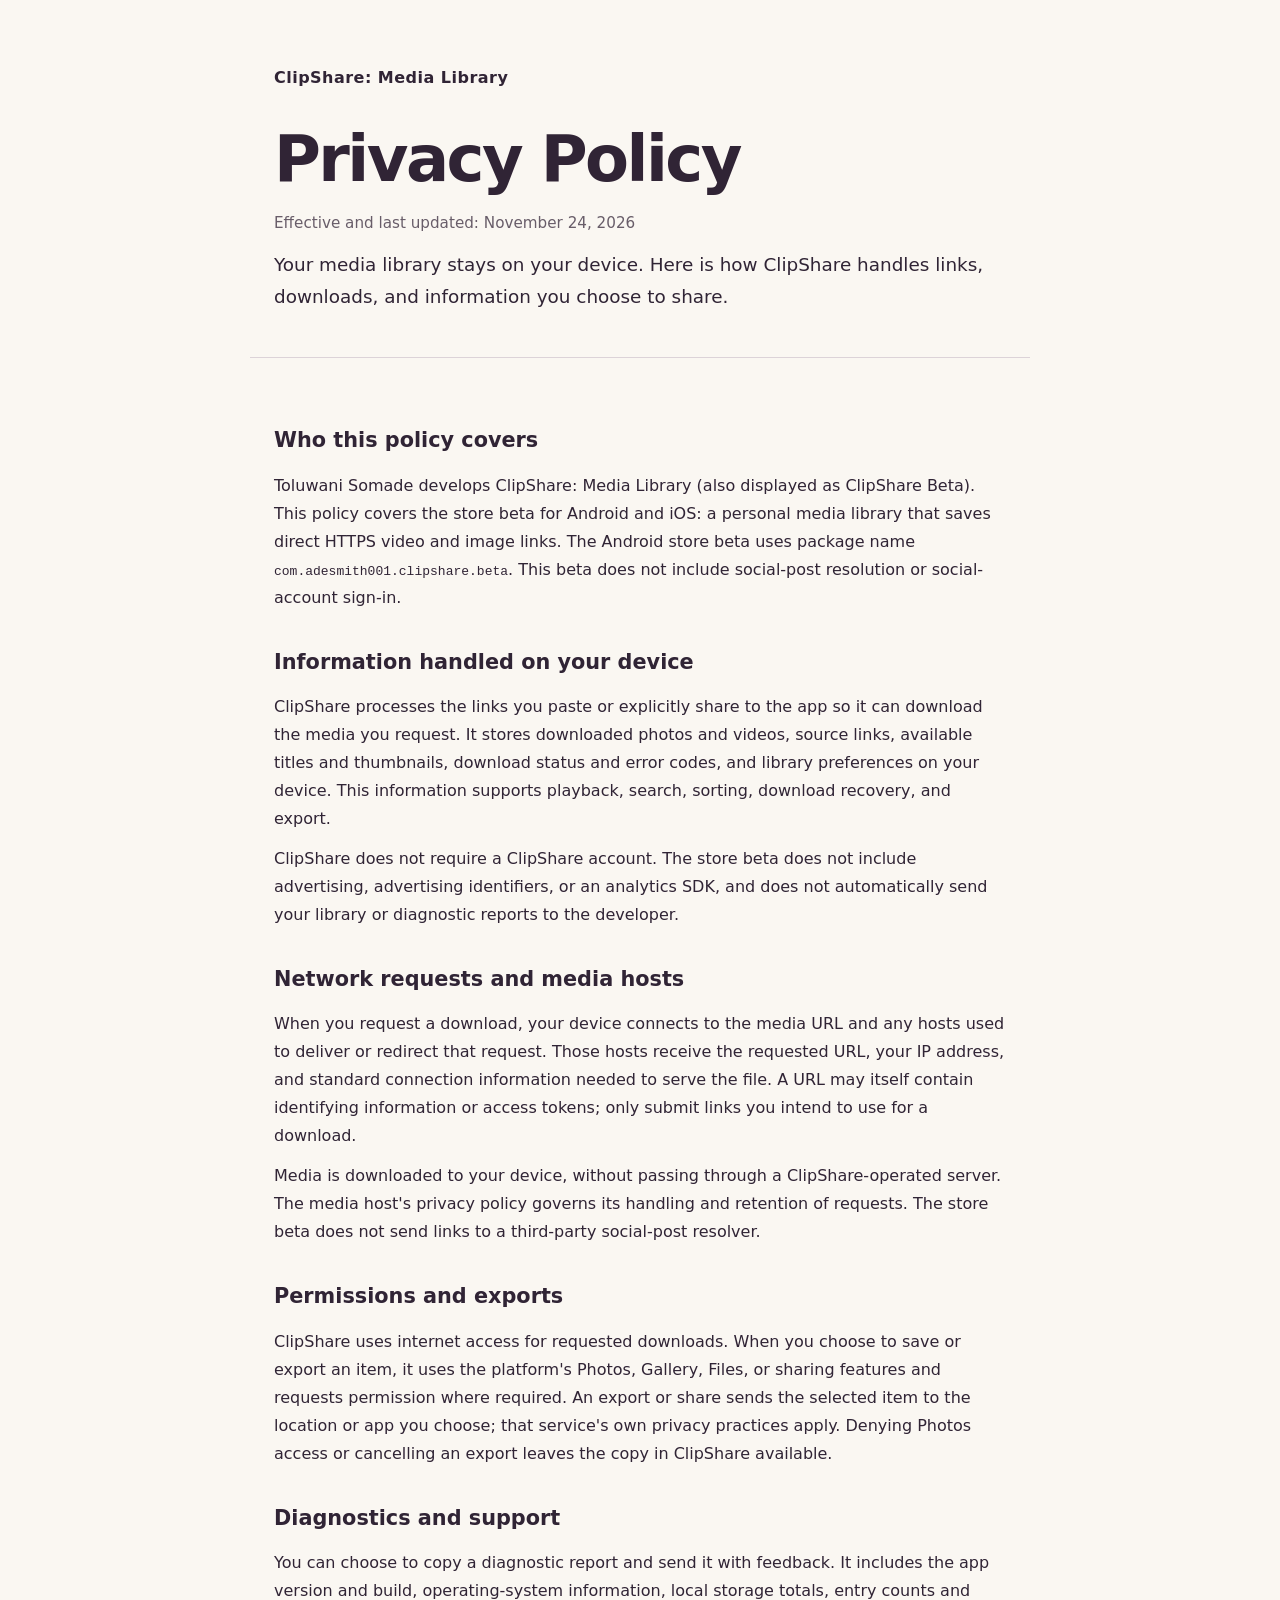
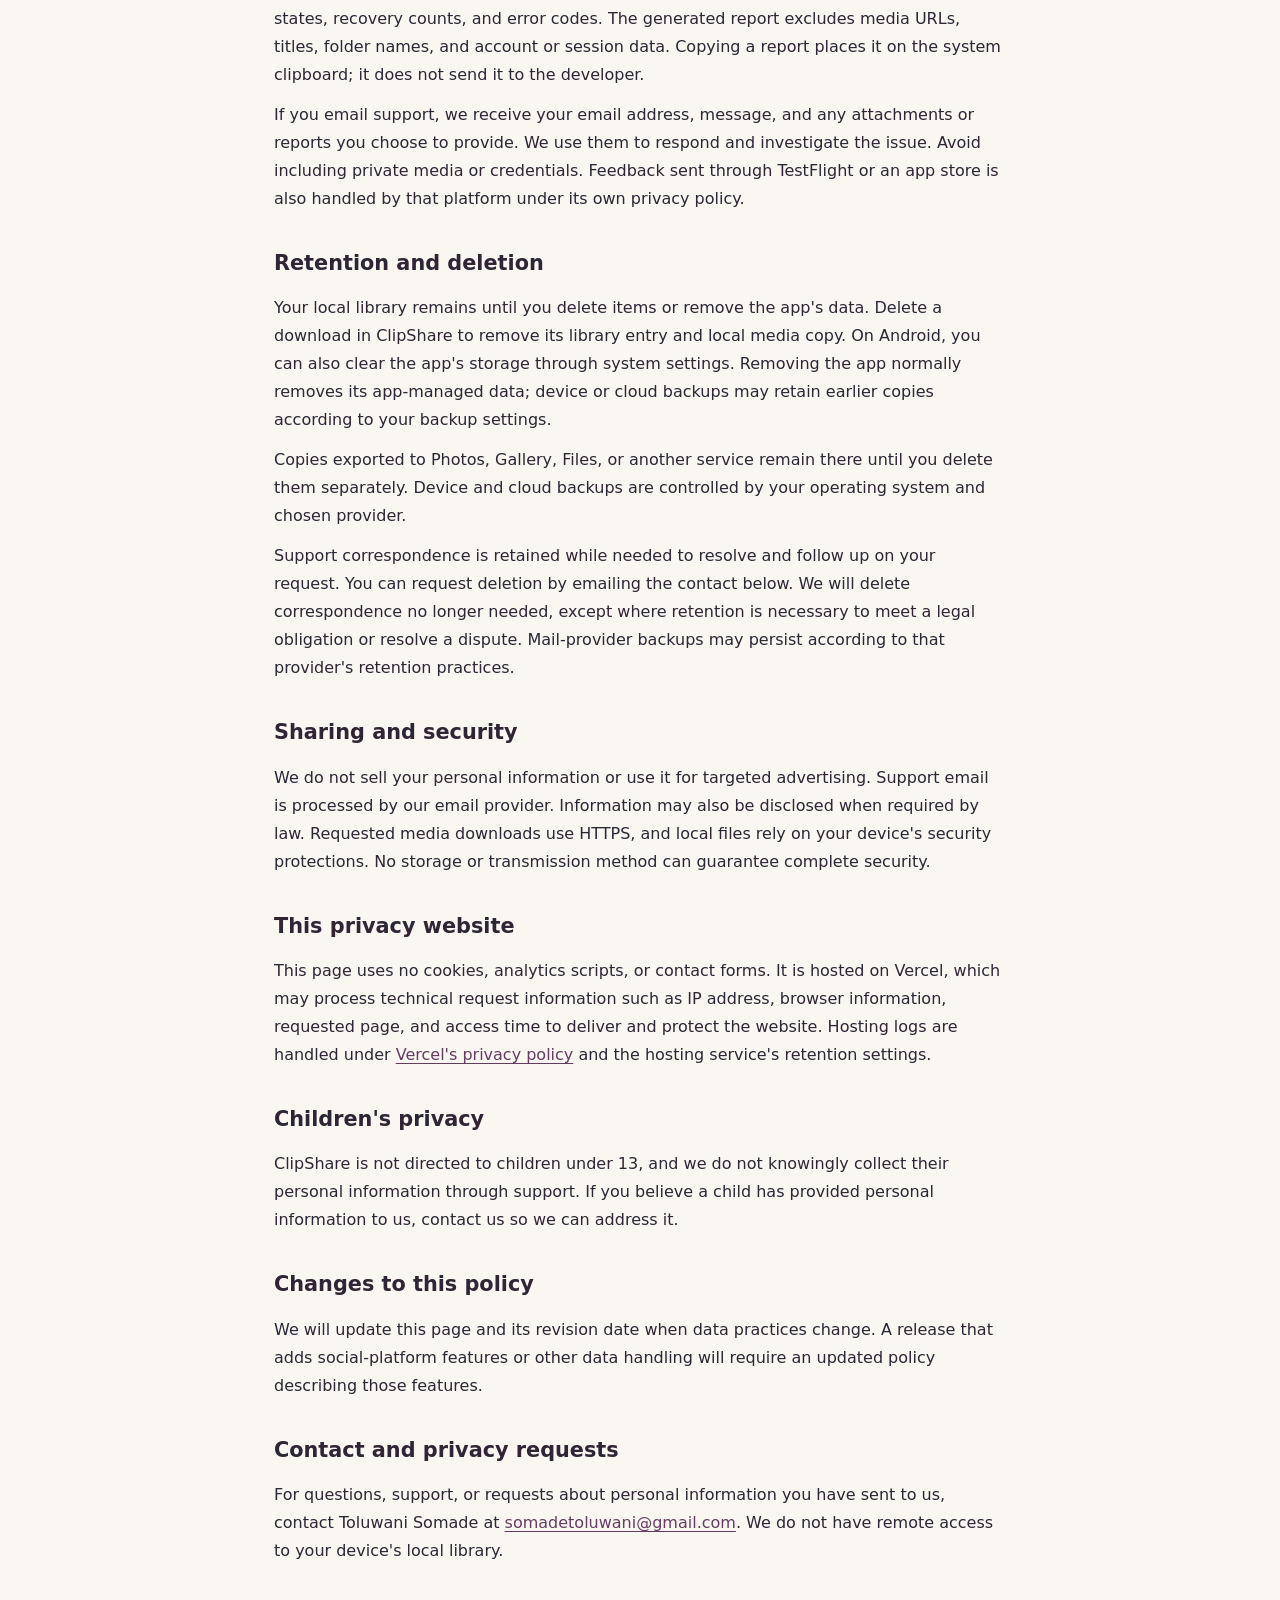
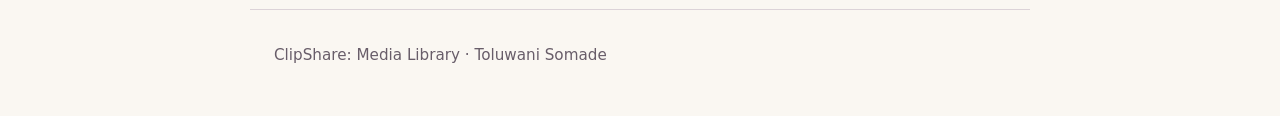
==== privacy-site/index.html @ 2c6e6c71 "Add deployable store beta privacy policy page" ====
<!doctype html>
<html lang="en">
<head>
  <meta charset="utf-8">
  <meta name="viewport" content="width=device-width, initial-scale=1">
  <meta name="description" content="Privacy policy for ClipShare: Media Library for iOS and Android.">
  <meta name="color-scheme" content="light">
  <title>Privacy Policy · ClipShare: Media Library</title>
  <style>
    :root { color: #302435; background: #faf7f2; font-family: system-ui, sans-serif; }
    * { box-sizing: border-box; }
    body { margin: 0; line-height: 1.75; }
    header, main, footer { max-width: 780px; margin: auto; padding: 32px 24px; }
    header { padding-top: 64px; border-bottom: 1px solid #dcd3d8; }
    .brand { font-weight: 750; letter-spacing: .03em; }
    h1 { font-size: clamp(2.5rem, 7vw, 4rem); line-height: 1.1; margin: 32px 0 16px; letter-spacing: -.04em; }
    h2 { line-height: 1.35; font-size: 1.3rem; margin-top: 36px; }
    p, ul { margin: 12px 0; }
    a { color: #663c61; text-underline-offset: 3px; overflow-wrap: anywhere; }
    a:focus-visible { outline: 3px solid #663c61; outline-offset: 4px; }
    .date, footer { color: #685d69; font-size: .95rem; }
    .intro { font-size: 1.15rem; }
    footer { border-top: 1px solid #dcd3d8; padding-bottom: 48px; }
    @media print { :root { background: white; color: black; } header { padding-top: 0; } }
  </style>
</head>
<body>
  <header>
    <div class="brand">ClipShare: Media Library</div>
    <h1>Privacy Policy</h1>
    <p class="date">Effective and last updated: November 24, 2026</p>
    <p class="intro">Your media library stays on your device. Here is how ClipShare handles links, downloads, and information you choose to share.</p>
  </header>
  <main>
    <h2>Who this policy covers</h2>
    <p>Toluwani Somade develops ClipShare: Media Library (also displayed as ClipShare Beta). This policy covers the store beta for Android and iOS: a personal media library that saves direct HTTPS video and image links. The Android store beta uses package name <code>com.adesmith001.clipshare.beta</code>. This beta does not include social-post resolution or social-account sign-in.</p>

    <h2>Information handled on your device</h2>
    <p>ClipShare processes the links you paste or explicitly share to the app so it can download the media you request. It stores downloaded photos and videos, source links, available titles and thumbnails, download status and error codes, and library preferences on your device. This information supports playback, search, sorting, download recovery, and export.</p>
    <p>ClipShare does not require a ClipShare account. The store beta does not include advertising, advertising identifiers, or an analytics SDK, and does not automatically send your library or diagnostic reports to the developer.</p>

    <h2>Network requests and media hosts</h2>
    <p>When you request a download, your device connects to the media URL and any hosts used to deliver or redirect that request. Those hosts receive the requested URL, your IP address, and standard connection information needed to serve the file. A URL may itself contain identifying information or access tokens; only submit links you intend to use for a download.</p>
    <p>Media is downloaded to your device, without passing through a ClipShare-operated server. The media host's privacy policy governs its handling and retention of requests. The store beta does not send links to a third-party social-post resolver.</p>

    <h2>Permissions and exports</h2>
    <p>ClipShare uses internet access for requested downloads. When you choose to save or export an item, it uses the platform's Photos, Gallery, Files, or sharing features and requests permission where required. An export or share sends the selected item to the location or app you choose; that service's own privacy practices apply. Denying Photos access or cancelling an export leaves the copy in ClipShare available.</p>

    <h2>Diagnostics and support</h2>
    <p>You can choose to copy a diagnostic report and send it with feedback. It includes the app version and build, operating-system information, local storage totals, entry counts and states, recovery counts, and error codes. The generated report excludes media URLs, titles, folder names, and account or session data. Copying a report places it on the system clipboard; it does not send it to the developer.</p>
    <p>If you email support, we receive your email address, message, and any attachments or reports you choose to provide. We use them to respond and investigate the issue. Avoid including private media or credentials. Feedback sent through TestFlight or an app store is also handled by that platform under its own privacy policy.</p>

    <h2>Retention and deletion</h2>
    <p>Your local library remains until you delete items or remove the app's data. Delete a download in ClipShare to remove its library entry and local media copy. On Android, you can also clear the app's storage through system settings. Removing the app normally removes its app-managed data; device or cloud backups may retain earlier copies according to your backup settings.</p>
    <p>Copies exported to Photos, Gallery, Files, or another service remain there until you delete them separately. Device and cloud backups are controlled by your operating system and chosen provider.</p>
    <p>Support correspondence is retained while needed to resolve and follow up on your request. You can request deletion by emailing the contact below. We will delete correspondence no longer needed, except where retention is necessary to meet a legal obligation or resolve a dispute. Mail-provider backups may persist according to that provider's retention practices.</p>

    <h2>Sharing and security</h2>
    <p>We do not sell your personal information or use it for targeted advertising. Support email is processed by our email provider. Information may also be disclosed when required by law. Requested media downloads use HTTPS, and local files rely on your device's security protections. No storage or transmission method can guarantee complete security.</p>

    <h2>This privacy website</h2>
    <p>This page uses no cookies, analytics scripts, or contact forms. It is hosted on Vercel, which may process technical request information such as IP address, browser information, requested page, and access time to deliver and protect the website. Hosting logs are handled under <a href="https://vercel.com/legal/privacy-policy">Vercel's privacy policy</a> and the hosting service's retention settings.</p>

    <h2>Children's privacy</h2>
    <p>ClipShare is not directed to children under 13, and we do not knowingly collect their personal information through support. If you believe a child has provided personal information to us, contact us so we can address it.</p>

    <h2>Changes to this policy</h2>
    <p>We will update this page and its revision date when data practices change. A release that adds social-platform features or other data handling will require an updated policy describing those features.</p>

    <h2>Contact and privacy requests</h2>
    <p>For questions, support, or requests about personal information you have sent to us, contact Toluwani Somade at <a href="mailto:somadetoluwani@gmail.com">somadetoluwani@gmail.com</a>. We do not have remote access to your device's local library.</p>
  </main>
  <footer>ClipShare: Media Library · Toluwani Somade</footer>
</body>
</html>
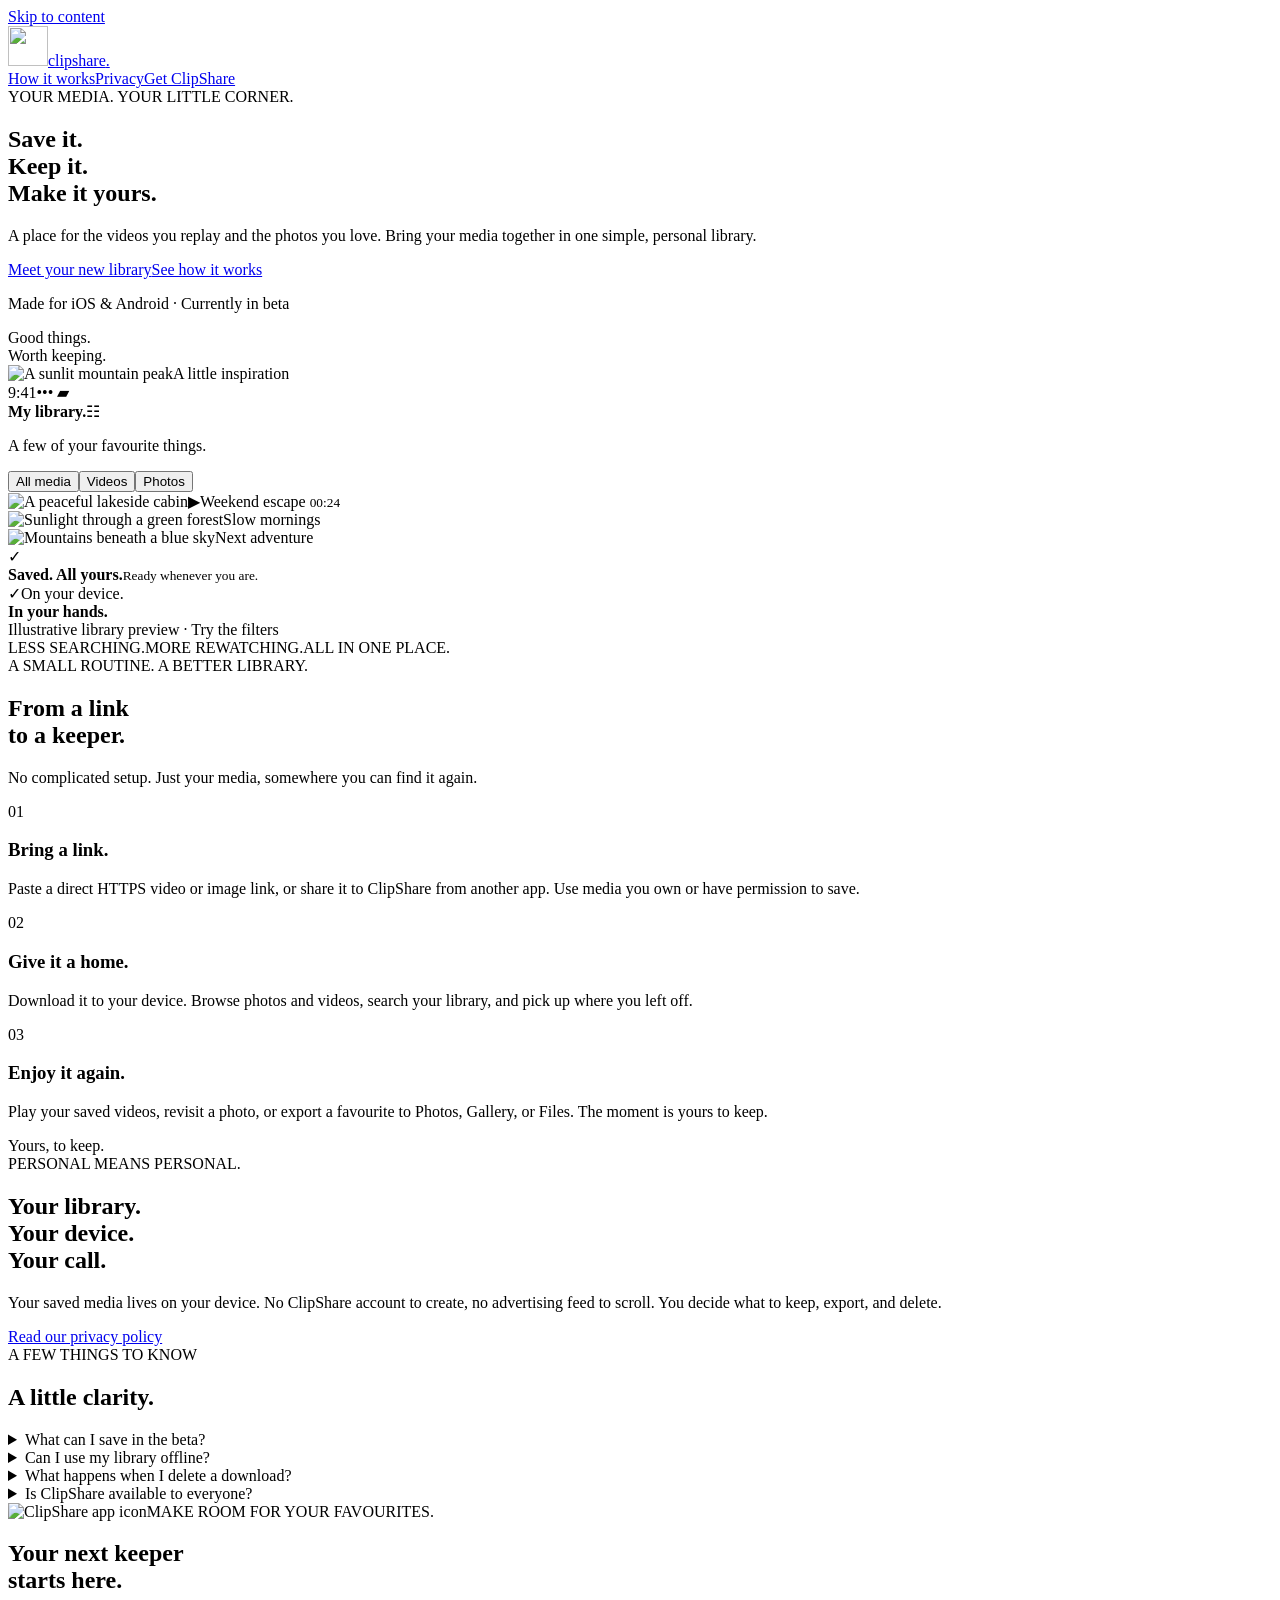
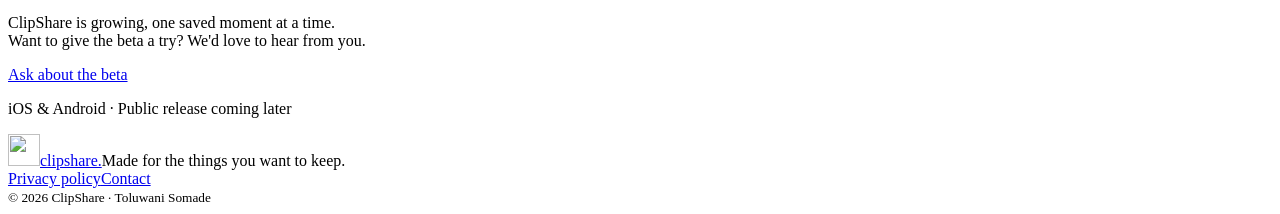
==== commit a2c90a30: "Build ClipShare landing page with separate privacy route" ====
--- a/privacy-site/index.html
+++ b/privacy-site/index.html
@@ -1,75 +1,22 @@
 <!doctype html>
 <html lang="en">
 <head>
-  <meta charset="utf-8">
-  <meta name="viewport" content="width=device-width, initial-scale=1">
-  <meta name="description" content="Privacy policy for ClipShare: Media Library for iOS and Android.">
-  <meta name="color-scheme" content="light">
-  <title>Privacy Policy · ClipShare: Media Library</title>
-  <style>
-    :root { color: #302435; background: #faf7f2; font-family: system-ui, sans-serif; }
-    * { box-sizing: border-box; }
-    body { margin: 0; line-height: 1.75; }
-    header, main, footer { max-width: 780px; margin: auto; padding: 32px 24px; }
-    header { padding-top: 64px; border-bottom: 1px solid #dcd3d8; }
-    .brand { font-weight: 750; letter-spacing: .03em; }
-    h1 { font-size: clamp(2.5rem, 7vw, 4rem); line-height: 1.1; margin: 32px 0 16px; letter-spacing: -.04em; }
-    h2 { line-height: 1.35; font-size: 1.3rem; margin-top: 36px; }
-    p, ul { margin: 12px 0; }
-    a { color: #663c61; text-underline-offset: 3px; overflow-wrap: anywhere; }
-    a:focus-visible { outline: 3px solid #663c61; outline-offset: 4px; }
-    .date, footer { color: #685d69; font-size: .95rem; }
-    .intro { font-size: 1.15rem; }
-    footer { border-top: 1px solid #dcd3d8; padding-bottom: 48px; }
-    @media print { :root { background: white; color: black; } header { padding-top: 0; } }
-  </style>
+<meta charset="utf-8"><meta name="viewport" content="width=device-width,initial-scale=1">
+<meta name="description" content="Save your media. Make it yours. ClipShare is a personal home for your photos and videos, stored on your device.">
+<meta name="theme-color" content="#302435"><title>ClipShare — A little home for your favourite media</title>
+<link rel="icon" href="/assets/icon.png"><link rel="stylesheet" href="/style.css"><script src="/site.js" defer></script>
 </head>
 <body>
-  <header>
-    <div class="brand">ClipShare: Media Library</div>
-    <h1>Privacy Policy</h1>
-    <p class="date">Effective and last updated: November 24, 2026</p>
-    <p class="intro">Your media library stays on your device. Here is how ClipShare handles links, downloads, and information you choose to share.</p>
-  </header>
-  <main>
-    <h2>Who this policy covers</h2>
-    <p>Toluwani Somade develops ClipShare: Media Library (also displayed as ClipShare Beta). This policy covers the store beta for Android and iOS: a personal media library that saves direct HTTPS video and image links. The Android store beta uses package name <code>com.adesmith001.clipshare.beta</code>. This beta does not include social-post resolution or social-account sign-in.</p>
-
-    <h2>Information handled on your device</h2>
-    <p>ClipShare processes the links you paste or explicitly share to the app so it can download the media you request. It stores downloaded photos and videos, source links, available titles and thumbnails, download status and error codes, and library preferences on your device. This information supports playback, search, sorting, download recovery, and export.</p>
-    <p>ClipShare does not require a ClipShare account. The store beta does not include advertising, advertising identifiers, or an analytics SDK, and does not automatically send your library or diagnostic reports to the developer.</p>
-
-    <h2>Network requests and media hosts</h2>
-    <p>When you request a download, your device connects to the media URL and any hosts used to deliver or redirect that request. Those hosts receive the requested URL, your IP address, and standard connection information needed to serve the file. A URL may itself contain identifying information or access tokens; only submit links you intend to use for a download.</p>
-    <p>Media is downloaded to your device, without passing through a ClipShare-operated server. The media host's privacy policy governs its handling and retention of requests. The store beta does not send links to a third-party social-post resolver.</p>
-
-    <h2>Permissions and exports</h2>
-    <p>ClipShare uses internet access for requested downloads. When you choose to save or export an item, it uses the platform's Photos, Gallery, Files, or sharing features and requests permission where required. An export or share sends the selected item to the location or app you choose; that service's own privacy practices apply. Denying Photos access or cancelling an export leaves the copy in ClipShare available.</p>
-
-    <h2>Diagnostics and support</h2>
-    <p>You can choose to copy a diagnostic report and send it with feedback. It includes the app version and build, operating-system information, local storage totals, entry counts and states, recovery counts, and error codes. The generated report excludes media URLs, titles, folder names, and account or session data. Copying a report places it on the system clipboard; it does not send it to the developer.</p>
-    <p>If you email support, we receive your email address, message, and any attachments or reports you choose to provide. We use them to respond and investigate the issue. Avoid including private media or credentials. Feedback sent through TestFlight or an app store is also handled by that platform under its own privacy policy.</p>
-
-    <h2>Retention and deletion</h2>
-    <p>Your local library remains until you delete items or remove the app's data. Delete a download in ClipShare to remove its library entry and local media copy. On Android, you can also clear the app's storage through system settings. Removing the app normally removes its app-managed data; device or cloud backups may retain earlier copies according to your backup settings.</p>
-    <p>Copies exported to Photos, Gallery, Files, or another service remain there until you delete them separately. Device and cloud backups are controlled by your operating system and chosen provider.</p>
-    <p>Support correspondence is retained while needed to resolve and follow up on your request. You can request deletion by emailing the contact below. We will delete correspondence no longer needed, except where retention is necessary to meet a legal obligation or resolve a dispute. Mail-provider backups may persist according to that provider's retention practices.</p>
-
-    <h2>Sharing and security</h2>
-    <p>We do not sell your personal information or use it for targeted advertising. Support email is processed by our email provider. Information may also be disclosed when required by law. Requested media downloads use HTTPS, and local files rely on your device's security protections. No storage or transmission method can guarantee complete security.</p>
-
-    <h2>This privacy website</h2>
-    <p>This page uses no cookies, analytics scripts, or contact forms. It is hosted on Vercel, which may process technical request information such as IP address, browser information, requested page, and access time to deliver and protect the website. Hosting logs are handled under <a href="https://vercel.com/legal/privacy-policy">Vercel's privacy policy</a> and the hosting service's retention settings.</p>
-
-    <h2>Children's privacy</h2>
-    <p>ClipShare is not directed to children under 13, and we do not knowingly collect their personal information through support. If you believe a child has provided personal information to us, contact us so we can address it.</p>
-
-    <h2>Changes to this policy</h2>
-    <p>We will update this page and its revision date when data practices change. A release that adds social-platform features or other data handling will require an updated policy describing those features.</p>
-
-    <h2>Contact and privacy requests</h2>
-    <p>For questions, support, or requests about personal information you have sent to us, contact Toluwani Somade at <a href="mailto:somadetoluwani@gmail.com">somadetoluwani@gmail.com</a>. We do not have remote access to your device's local library.</p>
-  </main>
-  <footer>ClipShare: Media Library · Toluwani Somade</footer>
-</body>
-</html>
+<a class="skip" href="#main">Skip to content</a>
+<header class="nav wrap"><a class="brand" href="/" aria-label="ClipShare home"><img src="/assets/icon.png" alt="" width="40" height="40">clipshare<span class="word-dot">.</span></a><nav aria-label="Main navigation"><a href="#how-it-works">How it works</a><a href="/privacy">Privacy</a><a class="button small" href="#get-clipshare">Get ClipShare</a></nav></header>
+<main id="main">
+<section class="hero grid-paper"><div class="hero-inner wrap"><div class="hero-copy"><span class="eyebrow">YOUR MEDIA. YOUR LITTLE CORNER.</span><h1>Save it.<br>Keep it.<br><span class="accent">Make it yours.</span></h1><p>A place for the videos you replay and the photos you love. Bring your media together in one simple, personal library.</p><div class="actions"><a class="button" href="#get-clipshare">Meet your new library</a><a class="text-link" href="#how-it-works">See how it works</a></div><p class="hero-note">Made for iOS &amp; Android · Currently in beta</p></div>
+<div class="visual" aria-label="Illustrative preview of the ClipShare media library"><div class="orbit-caption">Good things.<br>Worth keeping.</div><div class="floating-photo"><img src="/assets/mountain.jpg" alt="A sunlit mountain peak"><span>A little inspiration</span></div><div class="phone"><div class="phone-top"><span>9:41</span><span>••• ▰</span></div><div class="island"></div><div class="app-header"><strong>My library<span>.</span></strong><span class="settings" aria-hidden="true">☷</span></div><p class="app-sub">A few of your favourite things.</p><div class="preview-tabs" role="group" aria-label="Filter illustrative library"><button class="selected" data-filter="all" aria-pressed="true">All media</button><button data-filter="video" aria-pressed="false">Videos</button><button data-filter="photo" aria-pressed="false">Photos</button></div><div class="media-grid"><div class="media-tile large" data-kind="video"><img src="/assets/lake.jpg" alt="A peaceful lakeside cabin"><span class="play" aria-hidden="true">▶</span><span class="tile-label">Weekend escape <small>00:24</small></span></div><div class="media-tile" data-kind="photo"><img src="/assets/forest.jpg" alt="Sunlight through a green forest"><span class="tile-label">Slow mornings</span></div><div class="media-tile" data-kind="photo"><img src="/assets/mountain.jpg" alt="Mountains beneath a blue sky"><span class="tile-label">Next adventure</span></div></div><div class="saved"><span class="check">✓</span><div><strong>Saved. All yours.</strong><small>Ready whenever you are.</small></div></div><div class="home-bar"></div></div><div class="floating-note"><span class="note-mark">✓</span>On your device.<br><strong>In your hands.</strong></div><span class="preview-label">Illustrative library preview · Try the filters</span></div></div></section>
+<div class="statement"><div class="wrap"><span>LESS SEARCHING.</span><span>MORE REWATCHING.</span><span>ALL IN ONE PLACE.</span></div></div>
+<section class="how wrap" id="how-it-works"><div class="section-intro"><span class="eyebrow">A SMALL ROUTINE. A BETTER LIBRARY.</span><h2>From a link<br>to a keeper.</h2><p>No complicated setup. Just your media, somewhere you can find it again.</p></div><div class="steps"><article><span class="step-num">01</span><div><h3>Bring a link.</h3><p>Paste a direct HTTPS video or image link, or share it to ClipShare from another app. Use media you own or have permission to save.</p></div></article><article><span class="step-num">02</span><div><h3>Give it a home.</h3><p>Download it to your device. Browse photos and videos, search your library, and pick up where you left off.</p></div></article><article><span class="step-num">03</span><div><h3>Enjoy it again.</h3><p>Play your saved videos, revisit a photo, or export a favourite to Photos, Gallery, or Files. The moment is yours to keep.</p></div></article></div></section>
+<section class="privacy-band"><div class="wrap privacy-inner"><div class="privacy-art" aria-hidden="true"><img src="/assets/icon.png" alt=""><span>Yours, to keep.</span></div><div><span class="eyebrow">PERSONAL MEANS PERSONAL.</span><h2>Your library.<br>Your device.<br>Your call.</h2><p>Your saved media lives on your device. No ClipShare account to create, no advertising feed to scroll. You decide what to keep, export, and delete.</p><a class="text-link" href="/privacy">Read our privacy policy</a></div></div></section>
+<section class="faq wrap"><div><span class="eyebrow">A FEW THINGS TO KNOW</span><h2>A little clarity.</h2></div><div><details><summary>What can I save in the beta?</summary><p>The store beta supports direct HTTPS links to MP4 videos and JPEG, PNG, or WebP images. Social-post links and social-account sign-in are not included in this beta.</p></details><details><summary>Can I use my library offline?</summary><p>Once a file finishes downloading, its local copy is available for viewing or playback without downloading it again. Adding new media needs an internet connection.</p></details><details><summary>What happens when I delete a download?</summary><p>ClipShare removes the entry and its local media copy. Copies you already exported to Photos, Gallery, Files, or another app remain there until you delete them separately.</p></details><details><summary>Is ClipShare available to everyone?</summary><p>ClipShare is currently in beta. Public App Store and Google Play downloads are not available yet. Contact us below to ask about testing access.</p></details></div></section>
+<section class="get grid-paper" id="get-clipshare"><div class="wrap"><img class="get-icon" src="/assets/icon.png" alt="ClipShare app icon" width="76" height="76"><span class="eyebrow">MAKE ROOM FOR YOUR FAVOURITES.</span><h2>Your next keeper<br>starts here.</h2><p>ClipShare is growing, one saved moment at a time.<br>Want to give the beta a try? We'd love to hear from you.</p><a class="button" href="mailto:somadetoluwani@gmail.com?subject=ClipShare%20beta%20access">Ask about the beta</a><p class="availability">iOS &amp; Android · Public release coming later</p></div></section>
+</main>
+<footer class="wrap"><a class="brand" href="/"><img src="/assets/icon.png" alt="" width="32" height="32">clipshare.</a><span>Made for the things you want to keep.</span><div><a href="/privacy">Privacy policy</a><a href="mailto:somadetoluwani@gmail.com">Contact</a></div><small>© 2026 ClipShare · Toluwani Somade</small></footer>
+</body></html>
